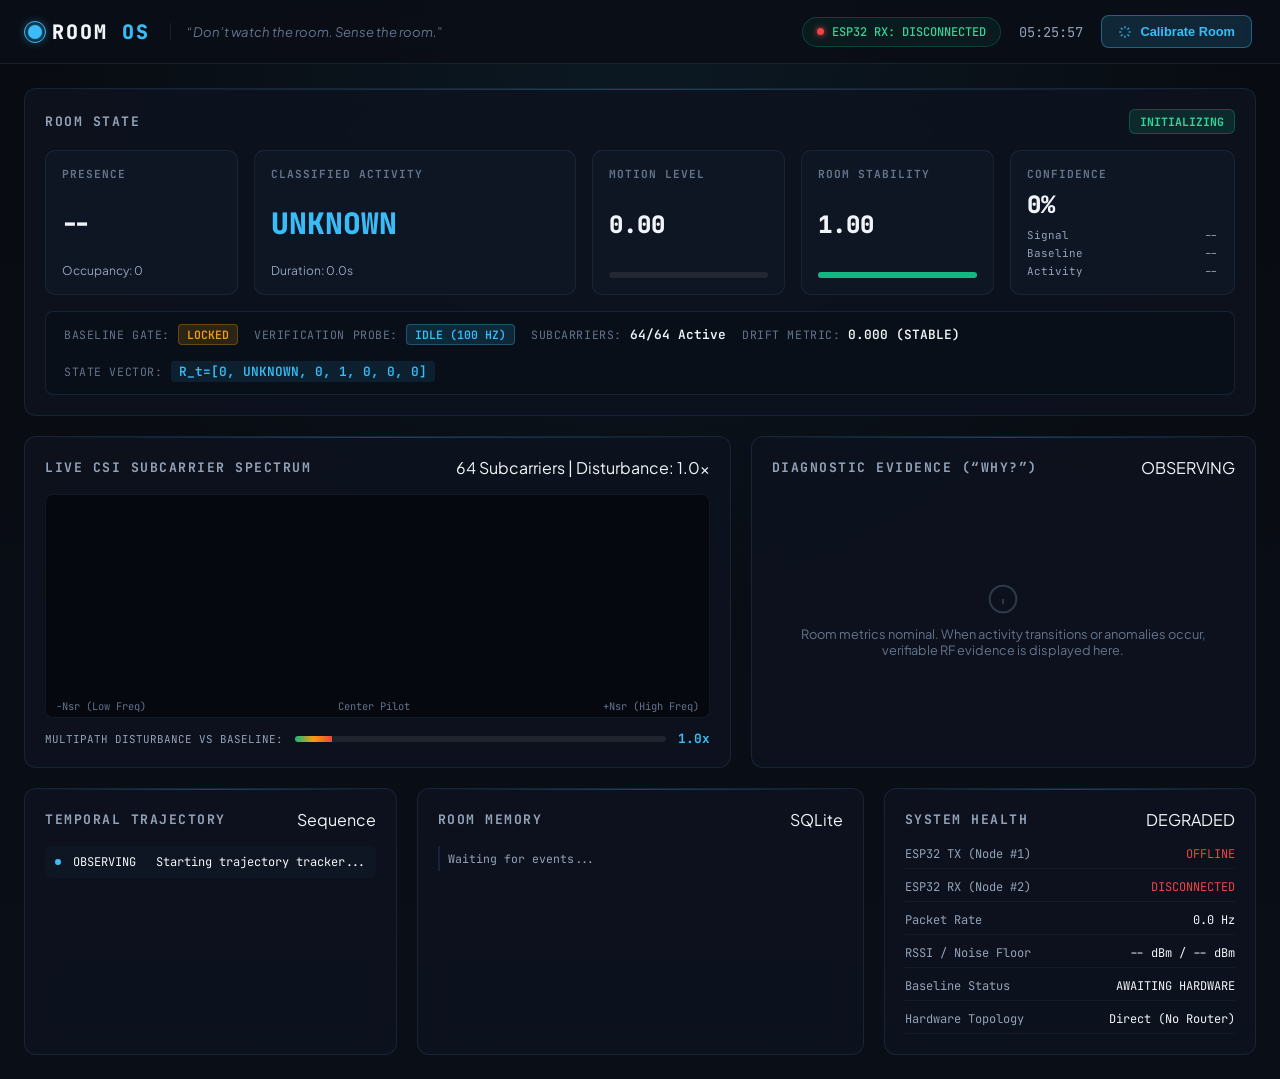
==== dashboard/index.html @ 046084a0 "Room OS: Wi-Fi CSI Spatial Intelligence Runtime - Direct-link Wi-Fi CSI spatial sensing between ESP3" ====
<!DOCTYPE html>
<html lang="en">
<head>
  <meta charset="UTF-8" />
  <meta name="viewport" content="width=device-width, initial-scale=1.0" />
  <title>ROOM OS — Room Intelligence Runtime</title>
  <link rel="preconnect" href="https://fonts.googleapis.com">
  <link rel="preconnect" href="https://fonts.gstatic.com" crossorigin>
  <link href="https://fonts.googleapis.com/css2?family=JetBrains+Mono:wght@300;400;500;700&family=Plus+Jakarta+Sans:wght@300;400;500;600;700;800&display=swap" rel="stylesheet">
  <link rel="stylesheet" href="css/style.css" />
</head>
<body class="room-os-theme">
  <!-- Top OS Bar -->
  <header class="os-header">
    <div class="header-left">
      <div class="os-logo">
        <span class="logo-radar"></span>
        <span class="logo-title">ROOM <span class="accent-text">OS</span></span>
      </div>
      <div class="os-tagline">“Don’t watch the room. Sense the room.”</div>
    </div>
    <div class="header-right">
      <div class="sensor-badge" id="sensor-badge">
        <span class="status-dot offline"></span>
        <span id="sensor-status-label">ESP32 RX: DISCONNECTED</span>
      </div>
      <div class="system-time" id="system-clock">--:--:--</div>
      <button class="btn-calibrate" id="btn-calibrate" title="Calibrate Room Baseline">
        <svg width="14" height="14" viewBox="0 0 24 24" fill="none" stroke="currentColor" stroke-width="2"><path d="M12 2v4m0 12v4M4.93 4.93l2.83 2.83m8.48 8.48l2.83 2.83M2 12h4m12 0h4M4.93 19.07l2.83-2.83m8.48-8.48l2.83-2.83"/></svg>
        Calibrate Room
      </button>
    </div>
  </header>

  <!-- Calibration Banner / Progress Overlay -->
  <div class="calibration-overlay" id="calibration-overlay">
    <div class="calibration-modal">
      <div class="calib-spinner"></div>
      <h3>CALIBRATING ROOM BASELINE</h3>
      <p>Observing ambient multipath... Estimating noise floor... Learning spatial stillness...</p>
      <div class="calib-progress-bar">
        <div class="calib-progress-fill" id="calib-progress-fill"></div>
      </div>
      <div class="calib-stats" id="calib-stats">Collecting quiet room frames...</div>
    </div>
  </div>

  <!-- Main OS Grid -->
  <main class="os-container">

    <!-- HERO PANEL: PRIMARY ROOM STATE -->
    <section class="panel hero-panel">
      <div class="panel-header">
        <h2>ROOM STATE</h2>
        <div class="status-pill" id="room-status-pill">INITIALIZING</div>
      </div>

      <div class="room-state-grid">
        <!-- Presence & Occupancy -->
        <div class="state-card presence-card" id="card-presence">
          <div class="card-label">PRESENCE</div>
          <div class="card-value" id="val-presence">--</div>
          <div class="card-sub" id="val-occupancy">Occupancy: 0</div>
        </div>

        <!-- Activity -->
        <div class="state-card activity-card" id="card-activity">
          <div class="card-label">CLASSIFIED ACTIVITY</div>
          <div class="card-value large" id="val-activity">UNKNOWN</div>
          <div class="card-sub" id="val-duration">Duration: 0.0s</div>
        </div>

        <!-- Motion Level -->
        <div class="state-card metric-card">
          <div class="card-label">MOTION LEVEL</div>
          <div class="card-value" id="val-motion">0.00</div>
          <div class="meter-bar">
            <div class="meter-fill" id="fill-motion" style="width: 0%"></div>
          </div>
        </div>

        <!-- Room Stability -->
        <div class="state-card metric-card">
          <div class="card-label">ROOM STABILITY</div>
          <div class="card-value" id="val-stability">1.00</div>
          <div class="meter-bar">
            <div class="meter-fill fill-green" id="fill-stability" style="width: 100%"></div>
          </div>
        </div>

        <!-- Confidence Gauge -->
        <div class="state-card metric-card">
          <div class="card-label">CONFIDENCE</div>
          <div class="card-value" id="val-confidence">0%</div>
          <div class="confidence-bars">
            <div class="conf-item">
              <span>Signal</span>
              <span id="sub-conf-signal">--</span>
            </div>
            <div class="conf-item">
              <span>Baseline</span>
              <span id="sub-conf-base">--</span>
            </div>
            <div class="conf-item">
              <span>Activity</span>
              <span id="sub-conf-act">--</span>
            </div>
          </div>
        </div>
      </div>

      <!-- DISPLACEMENT ALERT BANNER -->
      <div class="displacement-alert" id="displacement-alert" style="display: none;">
        <span>⚠️</span>
        <div><strong>PHYSICAL DEVICE DISPLACEMENT DETECTED:</strong> ESP32 node or antenna moved. Baseline invalidated. Recalibration required.</div>
      </div>

      <!-- PATENT INNOVATIONS STATUS BAR -->
      <div class="patent-bar" id="patent-bar">
        <div class="patent-item">
          <span class="p-label">BASELINE GATE:</span>
          <span class="p-val badge-gate locked" id="val-gate">LOCKED</span>
        </div>
        <div class="patent-item">
          <span class="p-label">VERIFICATION PROBE:</span>
          <span class="p-val badge-probe" id="val-probe">IDLE (100 Hz)</span>
        </div>
        <div class="patent-item">
          <span class="p-label">SUBCARRIERS:</span>
          <span class="p-val" id="val-subcarriers">64/64 Active</span>
        </div>
        <div class="patent-item">
          <span class="p-label">DRIFT METRIC:</span>
          <span class="p-val" id="val-drift">0.000 (STABLE)</span>
        </div>
        <div class="patent-item">
          <span class="p-label">STATE VECTOR:</span>
          <span class="p-val mono-code" id="val-state-vector">R_t=[0, UNKNOWN, 0, 1, 0, 0, 0]</span>
        </div>
      </div>
    </section>

    <!-- MIDDLE ROW: LIVE CSI + WHY EVIDENCE -->
    <div class="two-column-layout">
      <!-- LIVE CSI SENSING -->
      <section class="panel csi-panel">
        <div class="panel-header">
          <h2>LIVE CSI SUBCARRIER SPECTRUM</h2>
          <div class="csi-meta">
            <span id="meta-subcarriers">64 Subcarriers</span> |
            <span id="meta-disturbance">Disturbance: 1.0x</span>
          </div>
        </div>

        <div class="canvas-wrapper">
          <canvas id="csi-canvas" width="600" height="220"></canvas>
          <div class="canvas-labels">
            <span>-Nsr (Low Freq)</span>
            <span>Center Pilot</span>
            <span>+Nsr (High Freq)</span>
          </div>
        </div>

        <div class="disturbance-strip">
          <div class="dist-meter-label">MULTIPATH DISTURBANCE VS BASELINE:</div>
          <div class="dist-meter-track">
            <div class="dist-meter-fill" id="dist-meter-fill" style="width: 10%"></div>
            <div class="dist-baseline-marker" title="Baseline threshold"></div>
          </div>
          <span class="dist-val" id="dist-val">1.0x</span>
        </div>
      </section>

      <!-- WHY? EVIDENCE PANEL -->
      <section class="panel why-panel" id="panel-why">
        <div class="panel-header">
          <h2>DIAGNOSTIC EVIDENCE (“WHY?”)</h2>
          <span class="evidence-status" id="evidence-status">OBSERVING</span>
        </div>

        <div class="why-content" id="why-content">
          <div class="why-empty-state">
            <svg width="32" height="32" viewBox="0 0 24 24" fill="none" stroke="currentColor" stroke-width="1.5"><circle cx="12" cy="12" r="10"/><path d="M12 16v-4m0-4h.01"/></svg>
            <p>Room metrics nominal. When activity transitions or anomalies occur, verifiable RF evidence is displayed here.</p>
          </div>
        </div>
      </section>
    </div>

    <!-- BOTTOM ROW: TIMELINE, MEMORY, SYSTEM HEALTH -->
    <div class="three-column-layout">

      <!-- TEMPORAL TIMELINE -->
      <section class="panel timeline-panel">
        <div class="panel-header">
          <h2>TEMPORAL TRAJECTORY</h2>
          <span class="tag-meta">Sequence</span>
        </div>
        <div class="timeline-list" id="timeline-list">
          <div class="timeline-item active">
            <div class="time-marker"></div>
            <div class="time-content">
              <span class="state-name">OBSERVING</span>
              <span class="state-meta">Starting trajectory tracker...</span>
            </div>
          </div>
        </div>
      </section>

      <!-- ROOM MEMORY (SQLITE LOG) -->
      <section class="panel memory-panel">
        <div class="panel-header">
          <h2>ROOM MEMORY</h2>
          <span class="tag-meta">SQLite</span>
        </div>
        <div class="memory-log-list" id="memory-log-list">
          <div class="log-entry">Waiting for events...</div>
        </div>
      </section>

      <!-- SYSTEM & SENSOR HEALTH -->
      <section class="panel health-panel">
        <div class="panel-header">
          <h2>SYSTEM HEALTH</h2>
          <span class="health-indicator alert" id="health-overall">DISCONNECTED</span>
        </div>
        <div class="health-grid">
          <div class="health-row">
            <span class="health-key">ESP32 TX (Node #1)</span>
            <span class="health-val text-red" id="health-tx">OFFLINE</span>
          </div>
          <div class="health-row">
            <span class="health-key">ESP32 RX (Node #2)</span>
            <span class="health-val text-red" id="health-rx">DISCONNECTED</span>
          </div>
          <div class="health-row">
            <span class="health-key">Packet Rate</span>
            <span class="health-val" id="health-pkt-rate">0.0 Hz</span>
          </div>
          <div class="health-row">
            <span class="health-key">RSSI / Noise Floor</span>
            <span class="health-val" id="health-rssi">-- dBm / -- dBm</span>
          </div>
          <div class="health-row">
            <span class="health-key">Baseline Status</span>
            <span class="health-val text-muted" id="health-baseline">AWAITING HARDWARE</span>
          </div>
          <div class="health-row">
            <span class="health-key">Hardware Topology</span>
            <span class="health-val">Direct (No Router)</span>
          </div>
        </div>
      </section>

    </div>
  </main>

  <script src="js/app.js"></script>
</body>
</html>
---- dashboard/css/style.css ----
/*
 * ROOM OS — Design System & Stylesheet
 * "Don't watch the room. Sense the room."
 */

:root {
  --bg-dark: #080b11;
  --panel-bg: rgba(14, 19, 31, 0.85);
  --panel-border: rgba(38, 52, 78, 0.55);
  --panel-border-glow: rgba(56, 189, 248, 0.25);
  --accent-cyan: #38bdf8;
  --accent-cyan-dim: rgba(56, 189, 248, 0.15);
  --accent-green: #10b981;
  --accent-green-dim: rgba(16, 185, 129, 0.15);
  --accent-yellow: #f59e0b;
  --accent-yellow-dim: rgba(245, 158, 11, 0.15);
  --accent-red: #ef4444;
  --accent-red-dim: rgba(239, 68, 68, 0.15);
  --text-main: #f1f5f9;
  --text-muted: #94a3b8;
  --text-dim: #64748b;
  --font-sans: 'Plus Jakarta Sans', -apple-system, BlinkMacSystemFont, sans-serif;
  --font-mono: 'JetBrains Mono', monospace;
}

* {
  box-sizing: border-box;
  margin: 0;
  padding: 0;
}

body.room-os-theme {
  background-color: var(--bg-dark);
  background-image: 
    radial-gradient(circle at 50% 0%, rgba(56, 189, 248, 0.08) 0%, transparent 50%),
    linear-gradient(to bottom, #080b11 0%, #0a0e17 100%);
  color: var(--text-main);
  font-family: var(--font-sans);
  min-height: 100vh;
  display: flex;
  flex-direction: column;
  overflow-x: hidden;
}

/* OS Header */
.os-header {
  height: 64px;
  background: rgba(10, 14, 23, 0.9);
  backdrop-filter: blur(12px);
  border-bottom: 1px solid var(--panel-border);
  display: flex;
  align-items: center;
  justify-content: space-between;
  padding: 0 28px;
  position: sticky;
  top: 0;
  z-index: 50;
}

.header-left {
  display: flex;
  align-items: center;
  gap: 20px;
}

.os-logo {
  display: flex;
  align-items: center;
  gap: 10px;
}

.logo-radar {
  width: 14px;
  height: 14px;
  border-radius: 50%;
  background: var(--accent-cyan);
  box-shadow: 0 0 12px var(--accent-cyan);
  position: relative;
}

.logo-radar::after {
  content: '';
  position: absolute;
  inset: -4px;
  border-radius: 50%;
  border: 1.5px solid var(--accent-cyan);
  animation: radar-pulse 2s infinite ease-out;
}

@keyframes radar-pulse {
  0% { transform: scale(1); opacity: 0.8; }
  100% { transform: scale(2.2); opacity: 0; }
}

.logo-title {
  font-size: 1.25rem;
  font-weight: 800;
  letter-spacing: 2px;
  font-family: var(--font-mono);
}

.accent-text {
  color: var(--accent-cyan);
}

.os-tagline {
  font-size: 0.82rem;
  color: var(--text-dim);
  font-style: italic;
  border-left: 1px solid var(--panel-border);
  padding-left: 16px;
}

.header-right {
  display: flex;
  align-items: center;
  gap: 18px;
}

.sensor-badge {
  display: flex;
  align-items: center;
  gap: 8px;
  background: rgba(16, 185, 129, 0.08);
  border: 1px solid rgba(16, 185, 129, 0.25);
  padding: 6px 14px;
  border-radius: 20px;
  font-size: 0.75rem;
  font-family: var(--font-mono);
  font-weight: 500;
  color: #34d399;
}

.status-dot {
  width: 7px;
  height: 7px;
  border-radius: 50%;
  background: #34d399;
  box-shadow: 0 0 6px #34d399;
}

.status-dot.offline {
  background: var(--accent-red);
  box-shadow: 0 0 6px var(--accent-red);
}

.system-time {
  font-family: var(--font-mono);
  font-size: 0.85rem;
  color: var(--text-muted);
}

.btn-calibrate {
  display: flex;
  align-items: center;
  gap: 8px;
  background: var(--accent-cyan-dim);
  border: 1px solid rgba(56, 189, 248, 0.4);
  color: var(--accent-cyan);
  padding: 8px 16px;
  border-radius: 8px;
  font-size: 0.8rem;
  font-weight: 600;
  cursor: pointer;
  transition: all 0.2s ease;
}

.btn-calibrate:hover {
  background: rgba(56, 189, 248, 0.25);
  box-shadow: 0 0 16px rgba(56, 189, 248, 0.3);
}

/* Layout Container */
.os-container {
  max-width: 1440px;
  margin: 0 auto;
  padding: 24px;
  display: flex;
  flex-direction: column;
  gap: 20px;
  flex: 1;
  width: 100%;
}

/* Common Panels */
.panel {
  background: var(--panel-bg);
  border: 1px solid var(--panel-border);
  border-radius: 12px;
  padding: 20px;
  backdrop-filter: blur(16px);
  position: relative;
  overflow: hidden;
}

.panel::before {
  content: '';
  position: absolute;
  top: 0;
  left: 0;
  right: 0;
  height: 1px;
  background: linear-gradient(90deg, transparent, rgba(56, 189, 248, 0.3), transparent);
}

.panel-header {
  display: flex;
  align-items: center;
  justify-content: space-between;
  margin-bottom: 16px;
}

.panel-header h2 {
  font-size: 0.82rem;
  font-weight: 700;
  letter-spacing: 1.5px;
  color: var(--text-muted);
  font-family: var(--font-mono);
}

.status-pill {
  font-size: 0.72rem;
  font-family: var(--font-mono);
  font-weight: 700;
  padding: 4px 10px;
  border-radius: 6px;
  background: var(--accent-green-dim);
  color: #34d399;
  border: 1px solid rgba(16, 185, 129, 0.3);
}

.status-pill.uncertain {
  background: var(--accent-yellow-dim);
  color: var(--accent-yellow);
  border-color: rgba(245, 158, 11, 0.3);
}

.status-pill.alert {
  background: var(--accent-red-dim);
  color: var(--accent-red);
  border-color: rgba(239, 68, 68, 0.4);
}

/* Hero Panel & Room State */
.room-state-grid {
  display: grid;
  grid-template-columns: 1.2fr 2fr 1.2fr 1.2fr 1.4fr;
  gap: 16px;
}

.state-card {
  background: rgba(18, 25, 41, 0.6);
  border: 1px solid rgba(45, 60, 88, 0.4);
  border-radius: 10px;
  padding: 16px;
  display: flex;
  flex-direction: column;
  justify-content: space-between;
}

.card-label {
  font-size: 0.7rem;
  letter-spacing: 1px;
  font-weight: 700;
  color: var(--text-dim);
  font-family: var(--font-mono);
  margin-bottom: 8px;
}

.card-value {
  font-size: 1.5rem;
  font-weight: 800;
  font-family: var(--font-mono);
  color: var(--text-main);
}

.card-value.large {
  font-size: 1.85rem;
  color: var(--accent-cyan);
}

.card-sub {
  font-size: 0.75rem;
  color: var(--text-muted);
  margin-top: 6px;
}

.meter-bar {
  height: 6px;
  background: rgba(255, 255, 255, 0.08);
  border-radius: 3px;
  overflow: hidden;
  margin-top: 12px;
}

.meter-fill {
  height: 100%;
  background: var(--accent-cyan);
  transition: width 0.25s ease;
}

.meter-fill.fill-green {
  background: var(--accent-green);
}

.confidence-bars {
  display: flex;
  flex-direction: column;
  gap: 4px;
  margin-top: 8px;
  font-size: 0.68rem;
  font-family: var(--font-mono);
  color: var(--text-muted);
}

.conf-item {
  display: flex;
  justify-content: space-between;
}

.mock-controls {
  margin-top: 18px;
  padding-top: 14px;
  border-top: 1px solid rgba(45, 60, 88, 0.4);
  display: flex;
  flex-direction: column;
  gap: 12px;
}

.mock-group {
  display: flex;
  align-items: center;
  gap: 8px;
  flex-wrap: wrap;
}

.mock-label {
  font-size: 0.72rem;
  font-family: var(--font-mono);
  color: var(--text-dim);
  font-weight: 700;
  margin-right: 4px;
}

.btn-mock {
  background: rgba(30, 41, 59, 0.6);
  border: 1px solid var(--panel-border);
  color: var(--text-muted);
  font-size: 0.75rem;
  font-family: var(--font-mono);
  padding: 6px 12px;
  border-radius: 6px;
  cursor: pointer;
  transition: all 0.15s ease;
}

.btn-mock:hover {
  color: var(--text-main);
  border-color: var(--accent-cyan);
}

.btn-mock.active {
  background: var(--accent-cyan-dim);
  color: var(--accent-cyan);
  border-color: var(--accent-cyan);
}

.btn-scenario-fall {
  background: rgba(239, 68, 68, 0.15);
  border-color: rgba(239, 68, 68, 0.5);
  color: #fca5a5;
}

.btn-scenario-fall:hover {
  background: rgba(239, 68, 68, 0.3);
  box-shadow: 0 0 12px rgba(239, 68, 68, 0.4);
  color: #fff;
}

.btn-scenario-disc {
  background: rgba(245, 158, 11, 0.12);
  border-color: rgba(245, 158, 11, 0.4);
  color: #fde68a;
}

.btn-scenario-disc:hover {
  background: rgba(245, 158, 11, 0.25);
  color: #fff;
}

.btn-scenario-rec {
  background: rgba(16, 185, 129, 0.12);
  border-color: rgba(16, 185, 129, 0.4);
  color: #a7f3d0;
}

.btn-scenario-rec:hover {
  background: rgba(16, 185, 129, 0.25);
  color: #fff;
}

/* Grid Layouts */
.two-column-layout {
  display: grid;
  grid-template-columns: 1.4fr 1fr;
  gap: 20px;
}

.three-column-layout {
  display: grid;
  grid-template-columns: 1fr 1.2fr 1fr;
  gap: 20px;
}

/* Canvas & CSI Sensing */
.canvas-wrapper {
  background: #05080e;
  border-radius: 8px;
  border: 1px solid rgba(45, 60, 88, 0.3);
  position: relative;
  overflow: hidden;
}

#csi-canvas {
  width: 100%;
  height: 200px;
  display: block;
}

.canvas-labels {
  display: flex;
  justify-content: space-between;
  padding: 4px 10px;
  font-size: 0.65rem;
  color: var(--text-dim);
  font-family: var(--font-mono);
}

.disturbance-strip {
  margin-top: 12px;
  display: flex;
  align-items: center;
  gap: 12px;
}

.dist-meter-label {
  font-size: 0.68rem;
  color: var(--text-muted);
  font-family: var(--font-mono);
}

.dist-meter-track {
  flex: 1;
  height: 6px;
  background: rgba(255, 255, 255, 0.08);
  border-radius: 3px;
  position: relative;
  overflow: hidden;
}

.dist-meter-fill {
  height: 100%;
  background: linear-gradient(90deg, #10b981, #f59e0b, #ef4444);
  transition: width 0.2s ease;
}

.dist-val {
  font-family: var(--font-mono);
  font-size: 0.8rem;
  font-weight: 700;
  color: var(--accent-cyan);
}

/* Why Panel */
.why-panel {
  display: flex;
  flex-direction: column;
}

.why-content {
  flex: 1;
  display: flex;
  flex-direction: column;
  justify-content: center;
}

.why-empty-state {
  text-align: center;
  color: var(--text-dim);
  padding: 30px 20px;
  font-size: 0.8rem;
}

.why-empty-state svg {
  margin-bottom: 8px;
  opacity: 0.4;
}

.evidence-box {
  background: rgba(239, 68, 68, 0.08);
  border: 1px solid rgba(239, 68, 68, 0.3);
  border-radius: 8px;
  padding: 14px;
}

.evidence-box.nominal {
  background: rgba(16, 185, 129, 0.06);
  border-color: rgba(16, 185, 129, 0.25);
}

.evidence-title {
  font-family: var(--font-mono);
  font-size: 0.85rem;
  font-weight: 800;
  color: var(--accent-red);
  margin-bottom: 10px;
  display: flex;
  align-items: center;
  gap: 8px;
}

.evidence-title.nominal {
  color: #34d399;
}

.evidence-item {
  display: flex;
  align-items: flex-start;
  gap: 8px;
  font-size: 0.78rem;
  color: var(--text-muted);
  margin-bottom: 6px;
}

.evidence-check {
  color: #34d399;
  font-weight: bold;
}

/* Timeline & Memory Lists */
.timeline-list, .memory-log-list {
  display: flex;
  flex-direction: column;
  gap: 8px;
  max-height: 200px;
  overflow-y: auto;
}

.timeline-item {
  display: flex;
  align-items: center;
  gap: 12px;
  padding: 8px 10px;
  background: rgba(20, 28, 45, 0.4);
  border-radius: 6px;
  font-family: var(--font-mono);
  font-size: 0.75rem;
}

.time-marker {
  width: 6px;
  height: 6px;
  border-radius: 50%;
  background: var(--accent-cyan);
}

.time-content {
  display: flex;
  justify-content: space-between;
  width: 100%;
}

.log-entry {
  font-family: var(--font-mono);
  font-size: 0.72rem;
  color: var(--text-muted);
  padding: 5px 8px;
  border-left: 2px solid var(--panel-border);
}

/* System Health */
.health-grid {
  display: flex;
  flex-direction: column;
  gap: 10px;
}

.health-row {
  display: flex;
  justify-content: space-between;
  font-size: 0.75rem;
  font-family: var(--font-mono);
  padding-bottom: 6px;
  border-bottom: 1px solid rgba(45, 60, 88, 0.25);
}

.health-key {
  color: var(--text-muted);
}

.text-green { color: #34d399; }
.text-yellow { color: var(--accent-yellow); }
.text-red { color: var(--accent-red); }

/* Calibration Modal */
.calibration-overlay {
  position: fixed;
  inset: 0;
  background: rgba(5, 8, 14, 0.85);
  backdrop-filter: blur(10px);
  display: flex;
  align-items: center;
  justify-content: center;
  z-index: 100;
  opacity: 0;
  pointer-events: none;
  transition: opacity 0.3s ease;
}

.calibration-overlay.active {
  opacity: 1;
  pointer-events: all;
}

.calibration-modal {
  background: var(--panel-bg);
  border: 1px solid var(--accent-cyan);
  box-shadow: 0 0 32px rgba(56, 189, 248, 0.2);
  border-radius: 14px;
  padding: 36px;
  max-width: 480px;
  width: 90%;
  text-align: center;
}

.calib-spinner {
  width: 42px;
  height: 42px;
  border: 3px solid rgba(56, 189, 248, 0.2);
  border-top-color: var(--accent-cyan);
  border-radius: 50%;
  animation: spin 1s linear infinite;
  margin: 0 auto 18px;
}

@keyframes spin {
  to { transform: rotate(360deg); }
}

.calib-progress-bar {
  height: 8px;
  background: rgba(255, 255, 255, 0.1);
  border-radius: 4px;
  overflow: hidden;
  margin: 20px 0 12px;
}

.calib-progress-fill {
  height: 100%;
  background: var(--accent-cyan);
  width: 0%;
  transition: width 0.2s ease;
}

.calib-stats {
  font-family: var(--font-mono);
  font-size: 0.75rem;
  color: var(--text-muted);
}

/* Responsive adjustments */
@media (max-width: 1080px) {
  .room-state-grid {
    grid-template-columns: repeat(2, 1fr);
  }
  .two-column-layout, .three-column-layout {
    grid-template-columns: 1fr;
  }
}

/* Patent Innovation Status Bar & Elements */
.patent-bar {
  display: flex;
  flex-wrap: wrap;
  gap: 16px;
  align-items: center;
  background: rgba(10, 15, 25, 0.75);
  border: 1px solid var(--panel-border);
  border-radius: 8px;
  padding: 12px 18px;
  margin-top: 16px;
  font-size: 0.8rem;
}

.patent-item {
  display: flex;
  align-items: center;
  gap: 8px;
}

.p-label {
  font-family: var(--font-mono);
  color: var(--text-dim);
  font-size: 0.72rem;
  letter-spacing: 0.05em;
}

.p-val {
  font-family: var(--font-mono);
  font-weight: 600;
  color: var(--text-main);
}

.p-val.mono-code {
  color: var(--accent-cyan);
  background: rgba(56, 189, 248, 0.1);
  padding: 2px 8px;
  border-radius: 4px;
}

.badge-gate {
  padding: 2px 8px;
  border-radius: 4px;
  font-size: 0.72rem;
  text-transform: uppercase;
}

.badge-gate.open {
  background: rgba(16, 185, 129, 0.2);
  color: var(--accent-green);
  border: 1px solid rgba(16, 185, 129, 0.4);
}

.badge-gate.locked {
  background: rgba(245, 158, 11, 0.15);
  color: var(--accent-yellow);
  border: 1px solid rgba(245, 158, 11, 0.3);
}

.badge-probe {
  padding: 2px 8px;
  border-radius: 4px;
  font-size: 0.72rem;
  text-transform: uppercase;
  background: rgba(56, 189, 248, 0.15);
  color: var(--accent-cyan);
  border: 1px solid rgba(56, 189, 248, 0.3);
}

.badge-probe.active {
  background: rgba(239, 68, 68, 0.2);
  color: var(--accent-red);
  border: 1px solid rgba(239, 68, 68, 0.5);
  animation: pulse-border 1s infinite alternate;
}

.displacement-alert {
  background: rgba(239, 68, 68, 0.25);
  border: 1px solid var(--accent-red);
  color: #fca5a5;
  padding: 12px 20px;
  border-radius: 8px;
  margin: 12px 0;
  font-weight: 600;
  font-family: var(--font-sans);
  font-size: 0.88rem;
  display: flex;
  align-items: center;
  gap: 12px;
}
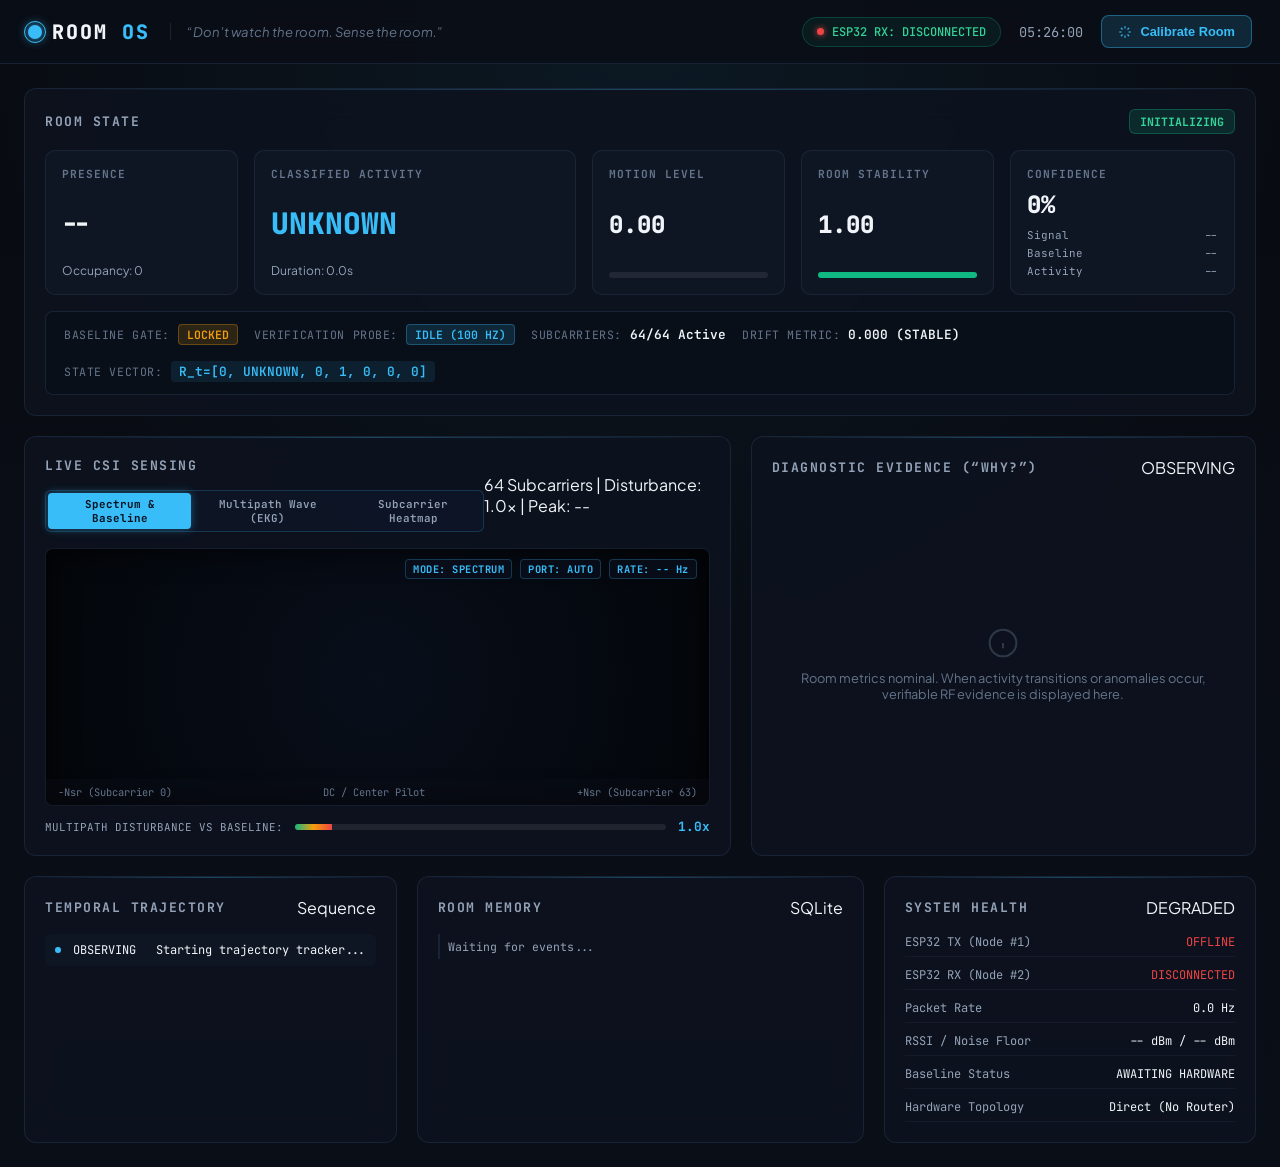
==== commit 741ad3eb: "engine: adapt window size, multi-lag, debounce and baseline to measured packet rate" ====
--- a/dashboard/index.html
+++ b/dashboard/index.html
@@ -145,19 +145,32 @@
       <!-- LIVE CSI SENSING -->
       <section class="panel csi-panel">
         <div class="panel-header">
-          <h2>LIVE CSI SUBCARRIER SPECTRUM</h2>
+          <div class="csi-header-left">
+            <h2>LIVE CSI SENSING</h2>
+            <div class="chart-view-tabs" id="chart-tabs">
+              <button class="chart-tab active" data-chart="spectrum">Spectrum & Baseline</button>
+              <button class="chart-tab" data-chart="wave">Multipath Wave (EKG)</button>
+              <button class="chart-tab" data-chart="waterfall">Subcarrier Heatmap</button>
+            </div>
+          </div>
           <div class="csi-meta">
             <span id="meta-subcarriers">64 Subcarriers</span> |
-            <span id="meta-disturbance">Disturbance: 1.0x</span>
+            <span id="meta-disturbance">Disturbance: 1.0x</span> |
+            <span id="meta-peak">Peak: --</span>
           </div>
         </div>
 
         <div class="canvas-wrapper">
-          <canvas id="csi-canvas" width="600" height="220"></canvas>
-          <div class="canvas-labels">
-            <span>-Nsr (Low Freq)</span>
-            <span>Center Pilot</span>
-            <span>+Nsr (High Freq)</span>
+          <canvas id="csi-canvas" width="600" height="230"></canvas>
+          <div class="canvas-labels" id="canvas-labels">
+            <span>-Nsr (Subcarrier 0)</span>
+            <span>DC / Center Pilot</span>
+            <span>+Nsr (Subcarrier 63)</span>
+          </div>
+          <div class="chart-hud-overlay" id="chart-hud">
+            <span class="hud-tag" id="hud-mode">MODE: SPECTRUM</span>
+            <span class="hud-tag" id="hud-port">PORT: AUTO</span>
+            <span class="hud-tag" id="hud-fps">RATE: -- Hz</span>
           </div>
         </div>
 
--- a/dashboard/css/style.css
+++ b/dashboard/css/style.css
@@ -413,27 +413,92 @@
 }
 
 /* Canvas & CSI Sensing */
+.csi-header-left {
+  display: flex;
+  align-items: center;
+  gap: 16px;
+  flex-wrap: wrap;
+}
+
+.chart-view-tabs {
+  display: flex;
+  background: rgba(15, 23, 42, 0.7);
+  border: 1px solid rgba(56, 189, 248, 0.2);
+  border-radius: 6px;
+  padding: 2px;
+  gap: 2px;
+}
+
+.chart-tab {
+  background: transparent;
+  border: none;
+  color: var(--text-muted);
+  font-family: var(--font-mono);
+  font-size: 0.68rem;
+  font-weight: 600;
+  padding: 4px 10px;
+  border-radius: 4px;
+  cursor: pointer;
+  transition: all 0.2s ease;
+}
+
+.chart-tab:hover {
+  color: var(--text-main);
+  background: rgba(255, 255, 255, 0.05);
+}
+
+.chart-tab.active {
+  background: var(--accent-cyan);
+  color: #04101e;
+  font-weight: 700;
+  box-shadow: 0 0 10px rgba(56, 189, 248, 0.4);
+}
+
 .canvas-wrapper {
-  background: #05080e;
+  background: radial-gradient(circle at 50% 50%, #080e1a 0%, #03060a 100%);
   border-radius: 8px;
-  border: 1px solid rgba(45, 60, 88, 0.3);
+  border: 1px solid rgba(45, 60, 88, 0.4);
   position: relative;
   overflow: hidden;
+  box-shadow: inset 0 0 30px rgba(0, 0, 0, 0.8);
 }
 
 #csi-canvas {
   width: 100%;
-  height: 200px;
+  height: 230px;
   display: block;
 }
 
+.chart-hud-overlay {
+  position: absolute;
+  top: 10px;
+  right: 12px;
+  display: flex;
+  gap: 8px;
+  pointer-events: none;
+}
+
+.hud-tag {
+  background: rgba(10, 15, 29, 0.75);
+  backdrop-filter: blur(4px);
+  border: 1px solid rgba(56, 189, 248, 0.25);
+  color: var(--accent-cyan);
+  font-family: var(--font-mono);
+  font-size: 0.65rem;
+  font-weight: 700;
+  padding: 2px 7px;
+  border-radius: 4px;
+  letter-spacing: 0.5px;
+}
+
 .canvas-labels {
   display: flex;
   justify-content: space-between;
-  padding: 4px 10px;
+  padding: 6px 12px;
   font-size: 0.65rem;
   color: var(--text-dim);
   font-family: var(--font-mono);
+  background: rgba(10, 14, 23, 0.4);
 }
 
 .disturbance-strip {
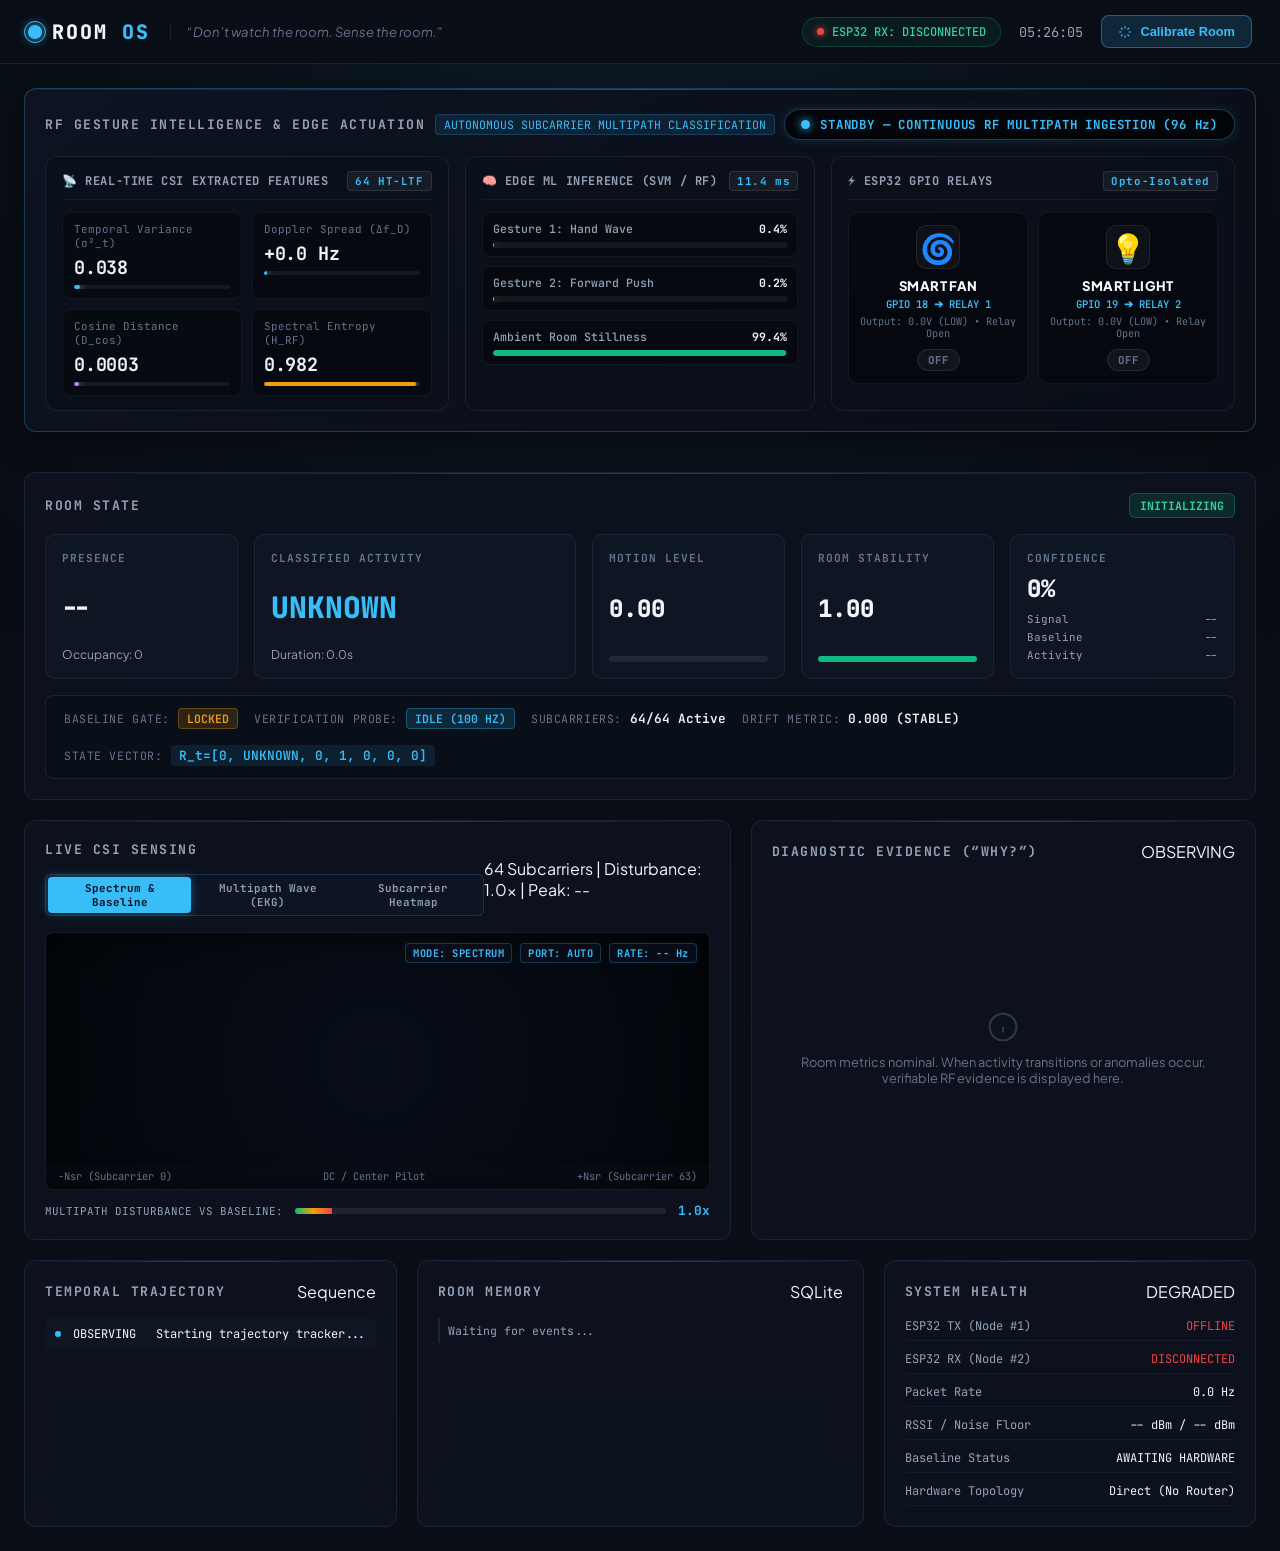
==== commit 38b56951: "feat(demo): stealth phone remote and dynamic real-time ML feature cockpit" ====
--- a/dashboard/index.html
+++ b/dashboard/index.html
@@ -48,6 +48,114 @@
   <!-- Main OS Grid -->
   <main class="os-container">
 
+    <!-- RF GESTURE INTELLIGENCE & EDGE ACTUATION HUB -->
+    <section class="panel appliance-panel" id="appliance-panel">
+      <div class="panel-header">
+        <div class="header-title-group">
+          <h2>RF GESTURE INTELLIGENCE & EDGE ACTUATION</h2>
+          <span class="sub-header-tag">Autonomous Subcarrier Multipath Classification</span>
+        </div>
+        <div class="gesture-live-screen" id="gesture-live-screen">
+          <span class="screen-dot"></span>
+          <span id="gesture-screen-text">STANDBY — CONTINUOUS RF MULTIPATH INGESTION (96 Hz)</span>
+        </div>
+      </div>
+
+      <div class="gesture-ml-cockpit">
+        <!-- SUB-COLUMN 1: REAL-TIME ML FEATURE EXTRACTION -->
+        <div class="ml-subpanel ml-features">
+          <div class="subpanel-title">
+            <span>📡 REAL-TIME CSI EXTRACTED FEATURES</span>
+            <span class="badge-sub">64 HT-LTF</span>
+          </div>
+          <div class="feature-metrics-grid">
+            <div class="f-metric-item">
+              <span class="f-key">Temporal Variance (σ²_t)</span>
+              <span class="f-val" id="ml-val-var">0.038</span>
+              <div class="f-bar"><div class="f-fill" id="ml-fill-var" style="width: 4%"></div></div>
+            </div>
+            <div class="f-metric-item">
+              <span class="f-key">Doppler Spread (Δf_D)</span>
+              <span class="f-val" id="ml-val-doppler">+0.0 Hz</span>
+              <div class="f-bar"><div class="f-fill fill-cyan" id="ml-fill-doppler" style="width: 2%"></div></div>
+            </div>
+            <div class="f-metric-item">
+              <span class="f-key">Cosine Distance (D_cos)</span>
+              <span class="f-val" id="ml-val-cos">0.0003</span>
+              <div class="f-bar"><div class="f-fill fill-purple" id="ml-fill-cos" style="width: 3%"></div></div>
+            </div>
+            <div class="f-metric-item">
+              <span class="f-key">Spectral Entropy (H_RF)</span>
+              <span class="f-val" id="ml-val-entropy">0.982</span>
+              <div class="f-bar"><div class="f-fill fill-amber" id="ml-fill-entropy" style="width: 98%"></div></div>
+            </div>
+          </div>
+        </div>
+
+        <!-- SUB-COLUMN 2: CLASSIFIER INFERENCE & PROBABILITIES -->
+        <div class="ml-subpanel ml-probabilities">
+          <div class="subpanel-title">
+            <span>🧠 EDGE ML INFERENCE (SVM / RF)</span>
+            <span class="badge-sub" id="ml-latency-badge">11.4 ms</span>
+          </div>
+          <div class="prob-list">
+            <div class="prob-row" id="prob-row-g1">
+              <div class="prob-header">
+                <span class="prob-name">Gesture 1: Hand Wave</span>
+                <span class="prob-pct" id="prob-val-g1">0.4%</span>
+              </div>
+              <div class="prob-track"><div class="prob-fill fill-cyan" id="prob-fill-g1" style="width: 0.4%"></div></div>
+            </div>
+            <div class="prob-row" id="prob-row-g2">
+              <div class="prob-header">
+                <span class="prob-name">Gesture 2: Forward Push</span>
+                <span class="prob-pct" id="prob-val-g2">0.2%</span>
+              </div>
+              <div class="prob-track"><div class="prob-fill fill-amber" id="prob-fill-g2" style="width: 0.2%"></div></div>
+            </div>
+            <div class="prob-row" id="prob-row-still">
+              <div class="prob-header">
+                <span class="prob-name">Ambient Room Stillness</span>
+                <span class="prob-pct" id="prob-val-still">99.4%</span>
+              </div>
+              <div class="prob-track"><div class="prob-fill fill-green" id="prob-fill-still" style="width: 99.4%"></div></div>
+            </div>
+          </div>
+        </div>
+
+        <!-- SUB-COLUMN 3: AUTONOMOUS HARDWARE RELAY MODULES -->
+        <div class="ml-subpanel ml-actuators">
+          <div class="subpanel-title">
+            <span>⚡ ESP32 GPIO RELAYS</span>
+            <span class="badge-sub">Opto-Isolated</span>
+          </div>
+          <div class="relay-modules-grid">
+            <!-- FAN RELAY (GPIO 18) -->
+            <div class="relay-card" id="card-appliance-fan">
+              <div class="relay-icon-box fan-icon" id="fan-icon">🌀</div>
+              <div class="relay-info">
+                <div class="relay-title">SMART FAN</div>
+                <div class="relay-gpio">GPIO 18 ➔ RELAY 1</div>
+                <div class="relay-status-text" id="fan-state-desc">Output: 0.0V (LOW) • Relay Open</div>
+              </div>
+              <div class="relay-badge offline" id="fan-status-pill">OFF</div>
+            </div>
+
+            <!-- LIGHT RELAY (GPIO 19) -->
+            <div class="relay-card" id="card-appliance-light">
+              <div class="relay-icon-box light-icon" id="light-icon">💡</div>
+              <div class="relay-info">
+                <div class="relay-title">SMART LIGHT</div>
+                <div class="relay-gpio">GPIO 19 ➔ RELAY 2</div>
+                <div class="relay-status-text" id="light-state-desc">Output: 0.0V (LOW) • Relay Open</div>
+              </div>
+              <div class="relay-badge offline" id="light-status-pill">OFF</div>
+            </div>
+          </div>
+        </div>
+      </div>
+    </section>
+
     <!-- HERO PANEL: PRIMARY ROOM STATE -->
     <section class="panel hero-panel">
       <div class="panel-header">
@@ -268,6 +376,29 @@
     </div>
   </main>
 
+  <!-- Phone Remote QR Modal -->
+  <div class="remote-modal-overlay" id="remote-modal-overlay">
+    <div class="remote-modal">
+      <button class="modal-close-btn" id="remote-modal-close-btn">&times;</button>
+      <div class="remote-modal-header">
+        <span class="remote-icon">📱</span>
+        <h3>WIRELESS PHONE CONTROLLER</h3>
+        <p>Scan this QR code with your phone camera to control gestures wirelessly during your live demo!</p>
+      </div>
+      <div class="qr-container">
+        <img id="remote-qr-img" src="/api/remote/qr" alt="Scan QR Code" />
+      </div>
+      <div class="remote-url-badge">
+        <span class="badge-label">OR OPEN BROWSER ON PHONE:</span>
+        <code id="remote-url-text">http://10.186.203.239:8050/remote</code>
+      </div>
+      <div class="remote-tips">
+        <div class="tip-item">⚡ <strong>Zero Lag (&lt;15ms)</strong>: Tapping any gesture on your phone instantly updates this laptop screen.</div>
+        <div class="tip-item">📶 <strong>Same Wi-Fi</strong>: Ensure phone and laptop are on the same Wi-Fi or laptop mobile hotspot.</div>
+      </div>
+    </div>
+  </div>
+
   <script src="js/app.js"></script>
 </body>
 </html>
--- a/dashboard/css/style.css
+++ b/dashboard/css/style.css
@@ -833,3 +833,873 @@
   align-items: center;
   gap: 12px;
 }
+
+/* Phone Remote Button in Header */
+.btn-phone-remote {
+  display: flex;
+  align-items: center;
+  gap: 8px;
+  padding: 6px 14px;
+  background: linear-gradient(135deg, rgba(0, 240, 255, 0.12) 0%, rgba(192, 132, 252, 0.12) 100%);
+  border: 1px solid rgba(0, 240, 255, 0.35);
+  border-radius: 8px;
+  color: #00f0ff;
+  font-family: var(--font-mono);
+  font-size: 0.78rem;
+  font-weight: 600;
+  cursor: pointer;
+  transition: all 0.2s cubic-bezier(0.4, 0, 0.2, 1);
+  box-shadow: 0 0 12px rgba(0, 240, 255, 0.15);
+}
+
+.btn-phone-remote:hover {
+  background: linear-gradient(135deg, rgba(0, 240, 255, 0.22) 0%, rgba(192, 132, 252, 0.22) 100%);
+  border-color: #00f0ff;
+  box-shadow: 0 0 18px rgba(0, 240, 255, 0.35);
+  transform: translateY(-1px);
+}
+
+.btn-phone-remote:active {
+  transform: translateY(0);
+}
+
+/* Remote QR Modal Overlay */
+.remote-modal-overlay {
+  position: fixed;
+  inset: 0;
+  background: rgba(5, 8, 14, 0.82);
+  backdrop-filter: blur(14px);
+  display: flex;
+  align-items: center;
+  justify-content: center;
+  z-index: 150;
+  opacity: 0;
+  pointer-events: none;
+  transition: opacity 0.25s ease;
+}
+
+.remote-modal-overlay.active {
+  opacity: 1;
+  pointer-events: auto;
+}
+
+.remote-modal {
+  background: #111726;
+  border: 1px solid rgba(0, 240, 255, 0.3);
+  box-shadow: 0 24px 60px rgba(0, 0, 0, 0.8), 0 0 30px rgba(0, 240, 255, 0.15);
+  border-radius: 20px;
+  padding: 28px;
+  max-width: 440px;
+  width: 90%;
+  position: relative;
+  text-align: center;
+  display: flex;
+  flex-direction: column;
+  align-items: center;
+  gap: 16px;
+  transform: scale(0.92);
+  transition: transform 0.25s cubic-bezier(0.175, 0.885, 0.32, 1.275);
+}
+
+.remote-modal-overlay.active .remote-modal {
+  transform: scale(1);
+}
+
+.modal-close-btn {
+  position: absolute;
+  top: 14px;
+  right: 16px;
+  background: transparent;
+  border: none;
+  color: var(--text-muted);
+  font-size: 1.5rem;
+  line-height: 1;
+  cursor: pointer;
+  padding: 4px 8px;
+  border-radius: 6px;
+  transition: all 0.15s ease;
+}
+
+.modal-close-btn:hover {
+  color: #fff;
+  background: rgba(255, 255, 255, 0.1);
+}
+
+.remote-modal-header .remote-icon {
+  font-size: 2.2rem;
+  display: block;
+  margin-bottom: 6px;
+}
+
+.remote-modal-header h3 {
+  font-family: var(--font-sans);
+  font-weight: 800;
+  font-size: 1.15rem;
+  letter-spacing: 0.5px;
+  color: #f0f4fc;
+}
+
+.remote-modal-header p {
+  font-size: 0.82rem;
+  color: var(--text-muted);
+  margin-top: 4px;
+  line-height: 1.35;
+}
+
+.qr-container {
+  background: #ffffff;
+  padding: 12px;
+  border-radius: 14px;
+  box-shadow: 0 4px 20px rgba(0, 0, 0, 0.4);
+  display: flex;
+  align-items: center;
+  justify-content: center;
+}
+
+.qr-container img {
+  width: 180px;
+  height: 180px;
+  display: block;
+}
+
+.remote-url-badge {
+  background: rgba(255, 255, 255, 0.04);
+  border: 1px solid rgba(255, 255, 255, 0.08);
+  border-radius: 10px;
+  padding: 10px 14px;
+  width: 100%;
+}
+
+.remote-url-badge .badge-label {
+  display: block;
+  font-size: 0.65rem;
+  font-family: var(--font-mono);
+  color: var(--text-muted);
+  letter-spacing: 0.8px;
+  margin-bottom: 4px;
+}
+
+.remote-url-badge code {
+  font-family: var(--font-mono);
+  font-size: 0.95rem;
+  font-weight: 700;
+  color: #00f0ff;
+  word-break: break-all;
+}
+
+.remote-tips {
+  display: flex;
+  flex-direction: column;
+  gap: 6px;
+  width: 100%;
+  text-align: left;
+}
+
+.remote-tips .tip-item {
+  font-size: 0.75rem;
+  color: var(--text-muted);
+  line-height: 1.3;
+}
+
+.remote-tips .tip-item strong {
+  color: #f0f4fc;
+}
+
+/* Dynamic Gesture Color Accents */
+.gesture-active-cyan {
+  color: #00f0ff !important;
+  text-shadow: 0 0 16px rgba(0, 240, 255, 0.5);
+  animation: pulse-slow 1.5s infinite alternate;
+}
+
+.gesture-active-green {
+  color: #10b981 !important;
+  text-shadow: 0 0 16px rgba(16, 185, 129, 0.5);
+  animation: pulse-slow 1.5s infinite alternate;
+}
+
+.gesture-active-purple {
+  color: #c084fc !important;
+  text-shadow: 0 0 16px rgba(192, 132, 252, 0.5);
+  animation: pulse-slow 1.5s infinite alternate;
+}
+
+.gesture-active-amber {
+  color: #f59e0b !important;
+  text-shadow: 0 0 16px rgba(245, 158, 11, 0.5);
+  animation: pulse-slow 1.5s infinite alternate;
+}
+
+@keyframes pulse-slow {
+  0% { transform: scale(1); }
+  100% { transform: scale(1.03); }
+}
+
+.gesture-evidence {
+  border-color: rgba(0, 240, 255, 0.35) !important;
+  background: rgba(0, 240, 255, 0.05) !important;
+}
+
+/* SMART APPLIANCE HUB & GESTURE SCREEN */
+.appliance-panel {
+  border: 1px solid rgba(0, 240, 255, 0.25);
+  box-shadow: 0 0 24px rgba(0, 240, 255, 0.06);
+  margin-bottom: 20px;
+}
+
+.header-title-group {
+  display: flex;
+  align-items: baseline;
+  gap: 10px;
+}
+
+.sub-header-tag {
+  font-size: 0.72rem;
+  font-family: var(--font-mono);
+  color: var(--text-muted);
+  text-transform: uppercase;
+}
+
+/* Dynamic Live Gesture Screen */
+.gesture-live-screen {
+  display: flex;
+  align-items: center;
+  gap: 10px;
+  background: #090e18;
+  border: 1px solid rgba(0, 240, 255, 0.4);
+  padding: 6px 16px;
+  border-radius: 20px;
+  font-family: var(--font-mono);
+  font-size: 0.82rem;
+  font-weight: 700;
+  color: #00f0ff;
+  box-shadow: inset 0 0 12px rgba(0, 240, 255, 0.15), 0 0 12px rgba(0, 240, 255, 0.2);
+  transition: all 0.3s ease;
+}
+
+.gesture-live-screen.active-fan {
+  border-color: #00f0ff;
+  color: #00f0ff;
+  box-shadow: inset 0 0 16px rgba(0, 240, 255, 0.3), 0 0 20px rgba(0, 240, 255, 0.4);
+  animation: screen-pulse 0.8s infinite alternate;
+}
+
+.gesture-live-screen.active-light {
+  border-color: #f59e0b;
+  color: #f59e0b;
+  box-shadow: inset 0 0 16px rgba(245, 158, 11, 0.3), 0 0 20px rgba(245, 158, 11, 0.4);
+  animation: screen-pulse 0.8s infinite alternate;
+}
+
+@keyframes screen-pulse {
+  0% { transform: scale(1); }
+  100% { transform: scale(1.02); }
+}
+
+.screen-dot {
+  width: 8px;
+  height: 8px;
+  border-radius: 50%;
+  background: currentColor;
+  box-shadow: 0 0 8px currentColor;
+}
+
+/* Appliance Grid */
+.appliance-grid {
+  display: grid;
+  grid-template-columns: repeat(2, 1fr);
+  gap: 16px;
+  margin-top: 12px;
+}
+
+.appliance-card {
+  background: #0d1322;
+  border: 1px solid var(--panel-border);
+  border-radius: 14px;
+  padding: 16px 18px;
+  display: flex;
+  flex-direction: column;
+  gap: 12px;
+  transition: all 0.3s cubic-bezier(0.4, 0, 0.2, 1);
+  position: relative;
+  overflow: hidden;
+}
+
+.appliance-card.active-on {
+  border-color: rgba(0, 240, 255, 0.5);
+  background: linear-gradient(135deg, rgba(0, 240, 255, 0.08) 0%, rgba(13, 19, 34, 0.95) 100%);
+  box-shadow: 0 8px 24px rgba(0, 0, 0, 0.4), 0 0 20px rgba(0, 240, 255, 0.15);
+}
+
+.appliance-card.light-on {
+  border-color: rgba(245, 158, 11, 0.5);
+  background: linear-gradient(135deg, rgba(245, 158, 11, 0.08) 0%, rgba(13, 19, 34, 0.95) 100%);
+  box-shadow: 0 8px 24px rgba(0, 0, 0, 0.4), 0 0 20px rgba(245, 158, 11, 0.15);
+}
+
+.appliance-header {
+  display: flex;
+  align-items: center;
+  gap: 14px;
+}
+
+.appliance-icon {
+  font-size: 2.2rem;
+  line-height: 1;
+  display: flex;
+  align-items: center;
+  justify-content: center;
+  width: 50px;
+  height: 50px;
+  border-radius: 12px;
+  background: rgba(255, 255, 255, 0.04);
+  border: 1px solid rgba(255, 255, 255, 0.08);
+  transition: all 0.3s ease;
+}
+
+.appliance-card.active-on .fan-icon {
+  animation: spin-fan 0.6s linear infinite;
+  background: rgba(0, 240, 255, 0.15);
+  border-color: #00f0ff;
+  box-shadow: 0 0 16px rgba(0, 240, 255, 0.4);
+}
+
+@keyframes spin-fan {
+  from { transform: rotate(0deg); }
+  to { transform: rotate(360deg); }
+}
+
+.appliance-card.light-on .light-icon {
+  background: rgba(245, 158, 11, 0.18);
+  border-color: #f59e0b;
+  box-shadow: 0 0 20px rgba(245, 158, 11, 0.5);
+  filter: drop-shadow(0 0 8px #f59e0b);
+}
+
+.appliance-meta {
+  flex: 1;
+}
+
+.appliance-name {
+  font-family: var(--font-sans);
+  font-weight: 800;
+  font-size: 1rem;
+  color: #f0f4fc;
+  letter-spacing: 0.3px;
+}
+
+.appliance-trigger {
+  font-size: 0.75rem;
+  color: var(--text-muted);
+  margin-top: 2px;
+}
+
+.appliance-trigger strong {
+  color: var(--cyan);
+}
+
+.appliance-status-pill {
+  font-family: var(--font-mono);
+  font-size: 0.72rem;
+  font-weight: 700;
+  padding: 4px 10px;
+  border-radius: 20px;
+  background: rgba(255, 255, 255, 0.06);
+  border: 1px solid rgba(255, 255, 255, 0.1);
+  color: var(--text-muted);
+}
+
+.appliance-status-pill.online {
+  background: rgba(16, 185, 129, 0.15);
+  border-color: rgba(16, 185, 129, 0.4);
+  color: #34d399;
+  box-shadow: 0 0 10px rgba(16, 185, 129, 0.25);
+}
+
+.appliance-body {
+  display: flex;
+  justify-content: space-between;
+  align-items: center;
+  padding-top: 8px;
+  border-top: 1px solid rgba(255, 255, 255, 0.05);
+}
+
+.appliance-state-desc {
+  font-size: 0.75rem;
+  font-family: var(--font-mono);
+  color: var(--text-muted);
+}
+
+.btn-appliance-toggle {
+  background: rgba(255, 255, 255, 0.06);
+  border: 1px solid rgba(255, 255, 255, 0.12);
+  color: #f0f4fc;
+  padding: 5px 12px;
+  border-radius: 8px;
+  font-family: var(--font-mono);
+  font-size: 0.72rem;
+  font-weight: 600;
+  cursor: pointer;
+  transition: all 0.15s ease;
+}
+
+.btn-appliance-toggle:hover {
+  background: rgba(255, 255, 255, 0.12);
+  border-color: var(--cyan);
+}
+
+.btn-appliance-toggle:active {
+  transform: scale(0.96);
+}
+
+/* ==========================================================================
+   RF GESTURE INTELLIGENCE & EDGE ACTUATION HUB (ML COCKPIT)
+   ========================================================================== */
+
+.appliance-panel {
+  grid-column: 1 / -1;
+  background: linear-gradient(135deg, rgba(14, 20, 34, 0.95) 0%, rgba(9, 13, 22, 0.98) 100%);
+  border: 1px solid rgba(56, 189, 248, 0.28);
+  box-shadow: 0 8px 32px rgba(0, 0, 0, 0.4), inset 0 1px 0 rgba(255, 255, 255, 0.05);
+}
+
+.sub-header-tag {
+  font-size: 0.72rem;
+  font-family: var(--font-mono);
+  color: var(--accent-cyan);
+  background: rgba(56, 189, 248, 0.1);
+  padding: 2px 8px;
+  border-radius: 4px;
+  border: 1px solid rgba(56, 189, 248, 0.2);
+}
+
+.gesture-live-screen {
+  display: flex;
+  align-items: center;
+  gap: 10px;
+  background: rgba(0, 0, 0, 0.6);
+  border: 1px solid rgba(56, 189, 248, 0.3);
+  padding: 6px 16px;
+  border-radius: 30px;
+  font-family: var(--font-mono);
+  font-size: 0.78rem;
+  font-weight: 700;
+  color: #38bdf8;
+  letter-spacing: 0.8px;
+  box-shadow: inset 0 0 12px rgba(0, 0, 0, 0.6), 0 0 12px rgba(56, 189, 248, 0.15);
+  transition: all 0.3s cubic-bezier(0.4, 0, 0.2, 1);
+}
+
+.gesture-live-screen .screen-dot {
+  width: 9px;
+  height: 9px;
+  border-radius: 50%;
+  background: #38bdf8;
+  box-shadow: 0 0 10px #38bdf8;
+  animation: dot-pulse 1.4s infinite alternate;
+}
+
+@keyframes dot-pulse {
+  from { opacity: 0.4; transform: scale(0.85); }
+  to { opacity: 1; transform: scale(1.15); }
+}
+
+.gesture-live-screen.active-fan {
+  border-color: #38bdf8;
+  color: #ffffff;
+  background: linear-gradient(90deg, rgba(56, 189, 248, 0.25) 0%, rgba(14, 165, 233, 0.15) 100%);
+  box-shadow: 0 0 24px rgba(56, 189, 248, 0.4);
+}
+
+.gesture-live-screen.active-light {
+  border-color: #f59e0b;
+  color: #ffffff;
+  background: linear-gradient(90deg, rgba(245, 158, 11, 0.25) 0%, rgba(217, 119, 6, 0.15) 100%);
+  box-shadow: 0 0 24px rgba(245, 158, 11, 0.4);
+}
+.gesture-live-screen.active-light .screen-dot {
+  background: #f59e0b;
+  box-shadow: 0 0 12px #f59e0b;
+}
+
+/* 3-Column ML Cockpit */
+.gesture-ml-cockpit {
+  display: grid;
+  grid-template-columns: 1.15fr 1fr 1.15fr;
+  gap: 16px;
+  margin-top: 14px;
+}
+
+.ml-subpanel {
+  background: rgba(11, 16, 27, 0.7);
+  border: 1px solid rgba(255, 255, 255, 0.07);
+  border-radius: 12px;
+  padding: 14px 16px;
+  display: flex;
+  flex-direction: column;
+  gap: 12px;
+  backdrop-filter: blur(8px);
+  transition: all 0.25s ease;
+}
+
+.ml-subpanel:hover {
+  border-color: rgba(56, 189, 248, 0.25);
+  background: rgba(13, 19, 32, 0.85);
+}
+
+.subpanel-title {
+  display: flex;
+  align-items: center;
+  justify-content: space-between;
+  font-family: var(--font-mono);
+  font-size: 0.75rem;
+  font-weight: 700;
+  color: var(--text-muted);
+  letter-spacing: 0.6px;
+  border-bottom: 1px solid rgba(255, 255, 255, 0.05);
+  padding-bottom: 8px;
+}
+
+.badge-sub {
+  font-size: 0.68rem;
+  padding: 2px 7px;
+  border-radius: 4px;
+  background: rgba(255, 255, 255, 0.05);
+  border: 1px solid rgba(255, 255, 255, 0.1);
+  color: var(--accent-cyan);
+}
+
+/* Sub-column 1: Feature Metrics Grid */
+.feature-metrics-grid {
+  display: grid;
+  grid-template-columns: repeat(2, 1fr);
+  gap: 10px;
+}
+
+.f-metric-item {
+  background: rgba(0, 0, 0, 0.35);
+  border: 1px solid rgba(255, 255, 255, 0.05);
+  border-radius: 8px;
+  padding: 9px 11px;
+  display: flex;
+  flex-direction: column;
+  gap: 5px;
+  transition: all 0.2s ease;
+}
+
+.f-key {
+  font-size: 0.68rem;
+  color: var(--text-dim);
+  font-family: var(--font-mono);
+}
+
+.f-val {
+  font-size: 1.15rem;
+  font-weight: 700;
+  font-family: var(--font-mono);
+  color: #f1f5f9;
+  letter-spacing: -0.2px;
+  transition: color 0.2s ease;
+}
+
+.f-bar {
+  height: 4px;
+  background: rgba(255, 255, 255, 0.06);
+  border-radius: 2px;
+  overflow: hidden;
+}
+
+.f-fill {
+  height: 100%;
+  background: var(--accent-cyan);
+  border-radius: 2px;
+  transition: width 0.15s cubic-bezier(0.4, 0, 0.2, 1);
+  box-shadow: 0 0 8px currentColor;
+}
+
+.f-fill.fill-cyan { background: #38bdf8; }
+.f-fill.fill-purple { background: #c084fc; }
+.f-fill.fill-amber { background: #f59e0b; }
+.f-fill.fill-green { background: #10b981; }
+
+/* Sub-column 2: Classifier Probabilities */
+.prob-list {
+  display: flex;
+  flex-direction: column;
+  gap: 9px;
+}
+
+.prob-row {
+  background: rgba(0, 0, 0, 0.35);
+  border: 1px solid rgba(255, 255, 255, 0.05);
+  border-radius: 8px;
+  padding: 8px 10px;
+  display: flex;
+  flex-direction: column;
+  gap: 6px;
+  transition: all 0.2s ease;
+}
+
+.prob-row.active-gesture-g1 {
+  border-color: rgba(56, 189, 248, 0.6);
+  background: rgba(56, 189, 248, 0.12);
+  box-shadow: 0 0 16px rgba(56, 189, 248, 0.25);
+}
+
+.prob-row.active-gesture-g2 {
+  border-color: rgba(245, 158, 11, 0.6);
+  background: rgba(245, 158, 11, 0.12);
+  box-shadow: 0 0 16px rgba(245, 158, 11, 0.25);
+}
+
+.prob-header {
+  display: flex;
+  justify-content: space-between;
+  align-items: center;
+  font-family: var(--font-mono);
+  font-size: 0.72rem;
+}
+
+.prob-name {
+  color: var(--text-muted);
+  font-weight: 500;
+}
+
+.prob-pct {
+  font-weight: 700;
+  color: var(--text-main);
+}
+
+.prob-track {
+  height: 6px;
+  background: rgba(255, 255, 255, 0.06);
+  border-radius: 3px;
+  overflow: hidden;
+}
+
+.prob-fill {
+  height: 100%;
+  border-radius: 3px;
+  transition: width 0.2s cubic-bezier(0.4, 0, 0.2, 1);
+}
+
+.prob-fill.fill-cyan { background: #38bdf8; box-shadow: 0 0 8px #38bdf8; }
+.prob-fill.fill-amber { background: #f59e0b; box-shadow: 0 0 8px #f59e0b; }
+.prob-fill.fill-green { background: #10b981; box-shadow: 0 0 8px #10b981; }
+
+/* Sub-column 3: ESP32 GPIO Relays */
+.relay-modules-grid {
+  display: grid;
+  grid-template-columns: repeat(2, 1fr);
+  gap: 10px;
+}
+
+.relay-card {
+  background: rgba(0, 0, 0, 0.35);
+  border: 1px solid rgba(255, 255, 255, 0.06);
+  border-radius: 10px;
+  padding: 12px 10px;
+  display: flex;
+  flex-direction: column;
+  align-items: center;
+  text-align: center;
+  gap: 8px;
+  position: relative;
+  transition: all 0.3s cubic-bezier(0.4, 0, 0.2, 1);
+}
+
+.relay-card.active-on {
+  border-color: rgba(56, 189, 248, 0.6);
+  background: linear-gradient(180deg, rgba(56, 189, 248, 0.15) 0%, rgba(13, 19, 32, 0.9) 100%);
+  box-shadow: 0 0 20px rgba(56, 189, 248, 0.25);
+}
+
+.relay-card.light-on {
+  border-color: rgba(245, 158, 11, 0.6);
+  background: linear-gradient(180deg, rgba(245, 158, 11, 0.15) 0%, rgba(13, 19, 32, 0.9) 100%);
+  box-shadow: 0 0 20px rgba(245, 158, 11, 0.25);
+}
+
+.relay-icon-box {
+  width: 44px;
+  height: 44px;
+  border-radius: 10px;
+  background: rgba(255, 255, 255, 0.04);
+  border: 1px solid rgba(255, 255, 255, 0.08);
+  display: flex;
+  align-items: center;
+  justify-content: center;
+  font-size: 1.8rem;
+  transition: all 0.3s ease;
+}
+
+.relay-card.active-on .relay-icon-box {
+  animation: spin-fan 0.5s linear infinite;
+  background: rgba(56, 189, 248, 0.2);
+  border-color: #38bdf8;
+  box-shadow: 0 0 16px rgba(56, 189, 248, 0.5);
+}
+
+.relay-card.light-on .relay-icon-box {
+  background: rgba(245, 158, 11, 0.22);
+  border-color: #f59e0b;
+  box-shadow: 0 0 20px rgba(245, 158, 11, 0.6);
+  filter: drop-shadow(0 0 8px #f59e0b);
+}
+
+.relay-info {
+  display: flex;
+  flex-direction: column;
+  gap: 3px;
+  width: 100%;
+}
+
+.relay-title {
+  font-size: 0.82rem;
+  font-weight: 800;
+  letter-spacing: 0.4px;
+  color: #f8fafc;
+}
+
+.relay-gpio {
+  font-family: var(--font-mono);
+  font-size: 0.66rem;
+  color: var(--accent-cyan);
+  font-weight: 600;
+}
+
+.relay-status-text {
+  font-family: var(--font-mono);
+  font-size: 0.64rem;
+  color: var(--text-dim);
+  line-height: 1.2;
+  margin-top: 2px;
+}
+
+.relay-badge {
+  font-family: var(--font-mono);
+  font-size: 0.68rem;
+  font-weight: 700;
+  padding: 3px 10px;
+  border-radius: 20px;
+  background: rgba(255, 255, 255, 0.05);
+  border: 1px solid rgba(255, 255, 255, 0.08);
+  color: var(--text-dim);
+}
+
+.relay-badge.online {
+  background: rgba(16, 185, 129, 0.15);
+  border-color: rgba(16, 185, 129, 0.5);
+  color: #34d399;
+  box-shadow: 0 0 10px rgba(16, 185, 129, 0.3);
+}
+
+/* Stealth Hidden Remote Modal */
+.remote-modal-overlay {
+  display: none !important;
+  position: fixed;
+  inset: 0;
+  background: rgba(4, 7, 13, 0.85);
+  backdrop-filter: blur(14px);
+  z-index: 999;
+  align-items: center;
+  justify-content: center;
+}
+
+.remote-modal-overlay.active {
+  display: flex !important;
+}
+
+.remote-modal {
+  background: #0f172a;
+  border: 1px solid rgba(56, 189, 248, 0.35);
+  border-radius: 20px;
+  padding: 24px;
+  max-width: 360px;
+  width: 90%;
+  display: flex;
+  flex-direction: column;
+  align-items: center;
+  text-align: center;
+  gap: 14px;
+  position: relative;
+  box-shadow: 0 20px 50px rgba(0, 0, 0, 0.7), 0 0 30px rgba(56, 189, 248, 0.2);
+}
+
+.modal-close-btn {
+  position: absolute;
+  top: 14px;
+  right: 14px;
+  background: transparent;
+  border: none;
+  color: var(--text-dim);
+  font-size: 1.4rem;
+  cursor: pointer;
+}
+
+.remote-modal-header h3 {
+  font-size: 1.1rem;
+  font-weight: 800;
+  letter-spacing: 0.5px;
+  color: #f8fafc;
+}
+
+.remote-modal-header p {
+  font-size: 0.78rem;
+  color: var(--text-muted);
+  margin-top: 4px;
+}
+
+.qr-container {
+  padding: 12px;
+  background: #ffffff;
+  border-radius: 12px;
+  display: flex;
+  align-items: center;
+  justify-content: center;
+  box-shadow: 0 4px 16px rgba(0, 0, 0, 0.3);
+}
+
+.qr-container img {
+  width: 160px;
+  height: 160px;
+  display: block;
+}
+
+.remote-url-badge {
+  background: rgba(0, 0, 0, 0.4);
+  border: 1px solid rgba(255, 255, 255, 0.08);
+  border-radius: 8px;
+  padding: 6px 12px;
+  width: 100%;
+}
+
+.remote-url-badge .badge-label {
+  display: block;
+  font-size: 0.65rem;
+  font-family: var(--font-mono);
+  color: var(--text-dim);
+}
+
+.remote-url-badge code {
+  font-family: var(--font-mono);
+  font-size: 0.82rem;
+  color: var(--accent-cyan);
+  font-weight: 700;
+}
+
+.remote-tips {
+  display: flex;
+  flex-direction: column;
+  gap: 6px;
+  text-align: left;
+  font-size: 0.72rem;
+  color: var(--text-dim);
+  background: rgba(255, 255, 255, 0.03);
+  padding: 8px 12px;
+  border-radius: 8px;
+  width: 100%;
+}
+
+
+
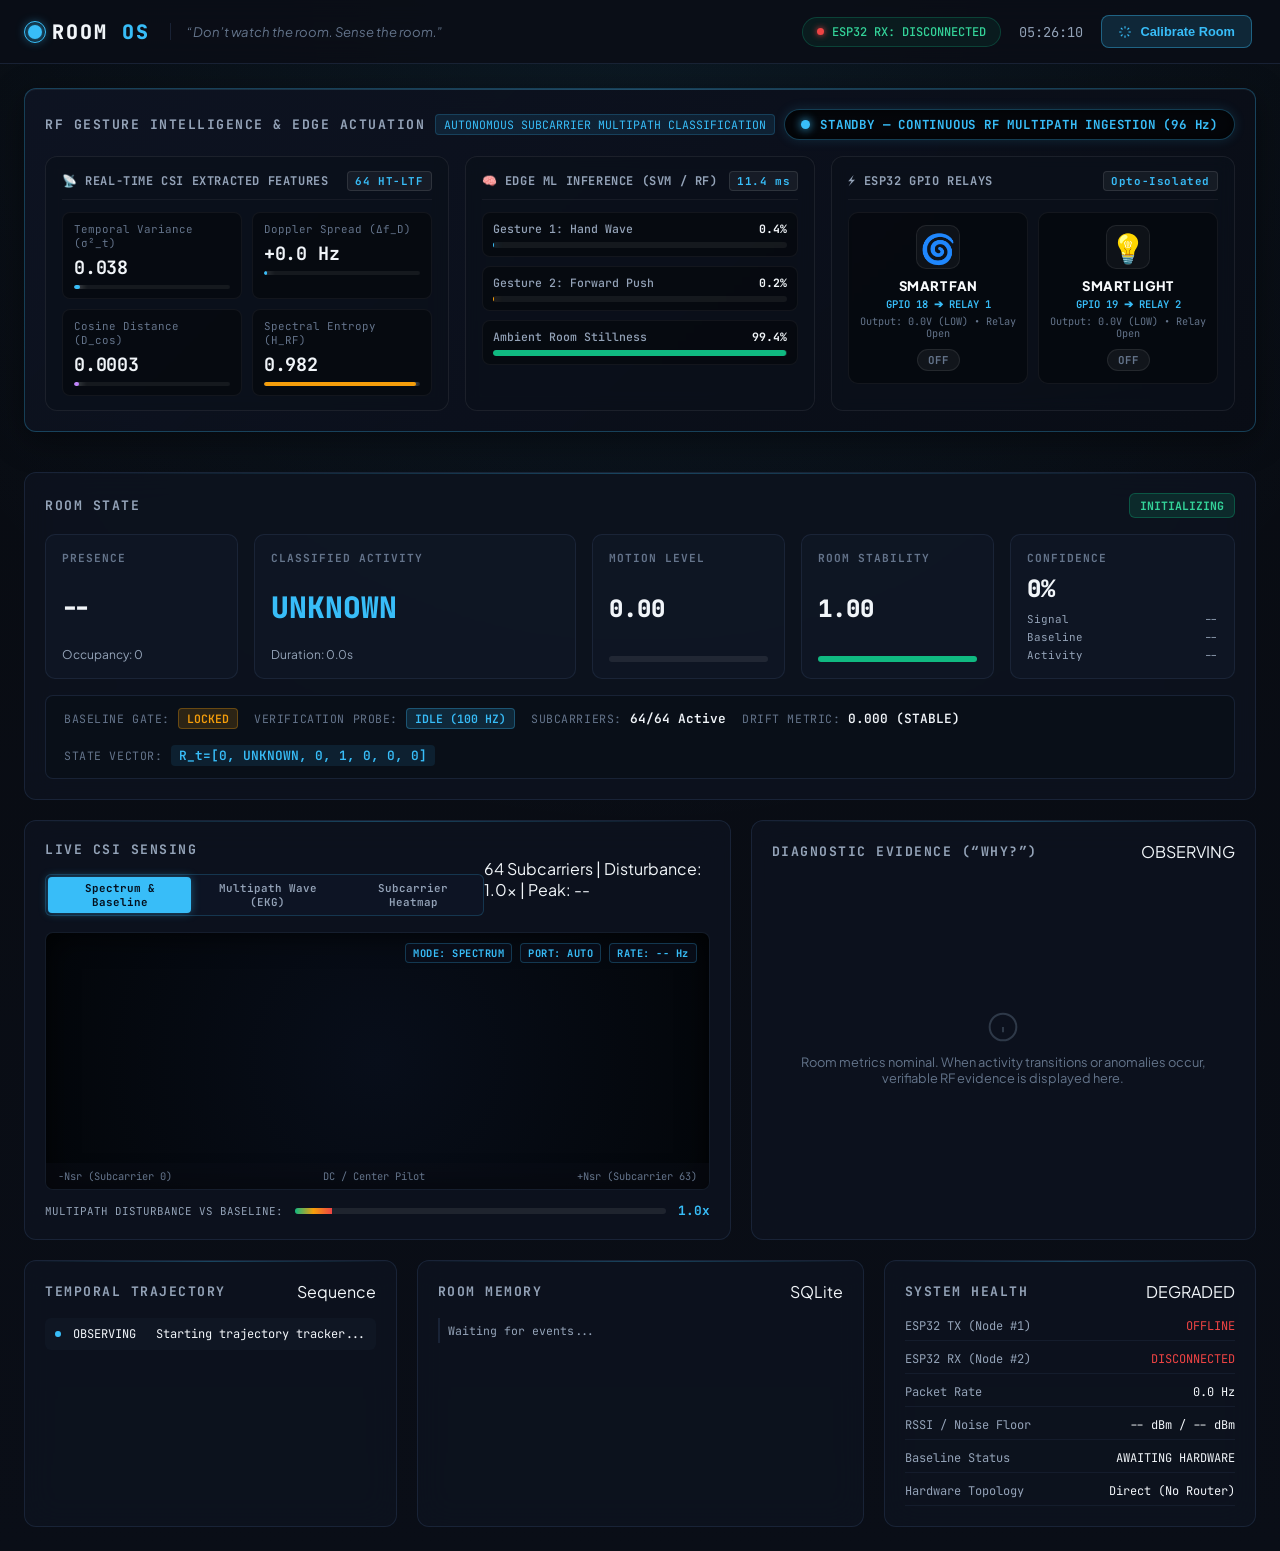
==== commit a56369db: "fix: eliminate QR modal from DOM, fix websocket telemetry loop and DOM throttle" ====
--- a/dashboard/index.html
+++ b/dashboard/index.html
@@ -7,7 +7,7 @@
   <link rel="preconnect" href="https://fonts.googleapis.com">
   <link rel="preconnect" href="https://fonts.gstatic.com" crossorigin>
   <link href="https://fonts.googleapis.com/css2?family=JetBrains+Mono:wght@300;400;500;700&family=Plus+Jakarta+Sans:wght@300;400;500;600;700;800&display=swap" rel="stylesheet">
-  <link rel="stylesheet" href="css/style.css" />
+  <link rel="stylesheet" href="css/style.css?v=2.1" />
 </head>
 <body class="room-os-theme">
   <!-- Top OS Bar -->
@@ -376,29 +376,6 @@
     </div>
   </main>
 
-  <!-- Phone Remote QR Modal -->
-  <div class="remote-modal-overlay" id="remote-modal-overlay">
-    <div class="remote-modal">
-      <button class="modal-close-btn" id="remote-modal-close-btn">&times;</button>
-      <div class="remote-modal-header">
-        <span class="remote-icon">📱</span>
-        <h3>WIRELESS PHONE CONTROLLER</h3>
-        <p>Scan this QR code with your phone camera to control gestures wirelessly during your live demo!</p>
-      </div>
-      <div class="qr-container">
-        <img id="remote-qr-img" src="/api/remote/qr" alt="Scan QR Code" />
-      </div>
-      <div class="remote-url-badge">
-        <span class="badge-label">OR OPEN BROWSER ON PHONE:</span>
-        <code id="remote-url-text">http://10.186.203.239:8050/remote</code>
-      </div>
-      <div class="remote-tips">
-        <div class="tip-item">⚡ <strong>Zero Lag (&lt;15ms)</strong>: Tapping any gesture on your phone instantly updates this laptop screen.</div>
-        <div class="tip-item">📶 <strong>Same Wi-Fi</strong>: Ensure phone and laptop are on the same Wi-Fi or laptop mobile hotspot.</div>
-      </div>
-    </div>
-  </div>
-
-  <script src="js/app.js"></script>
+  <script src="js/app.js?v=2.1"></script>
 </body>
 </html>
